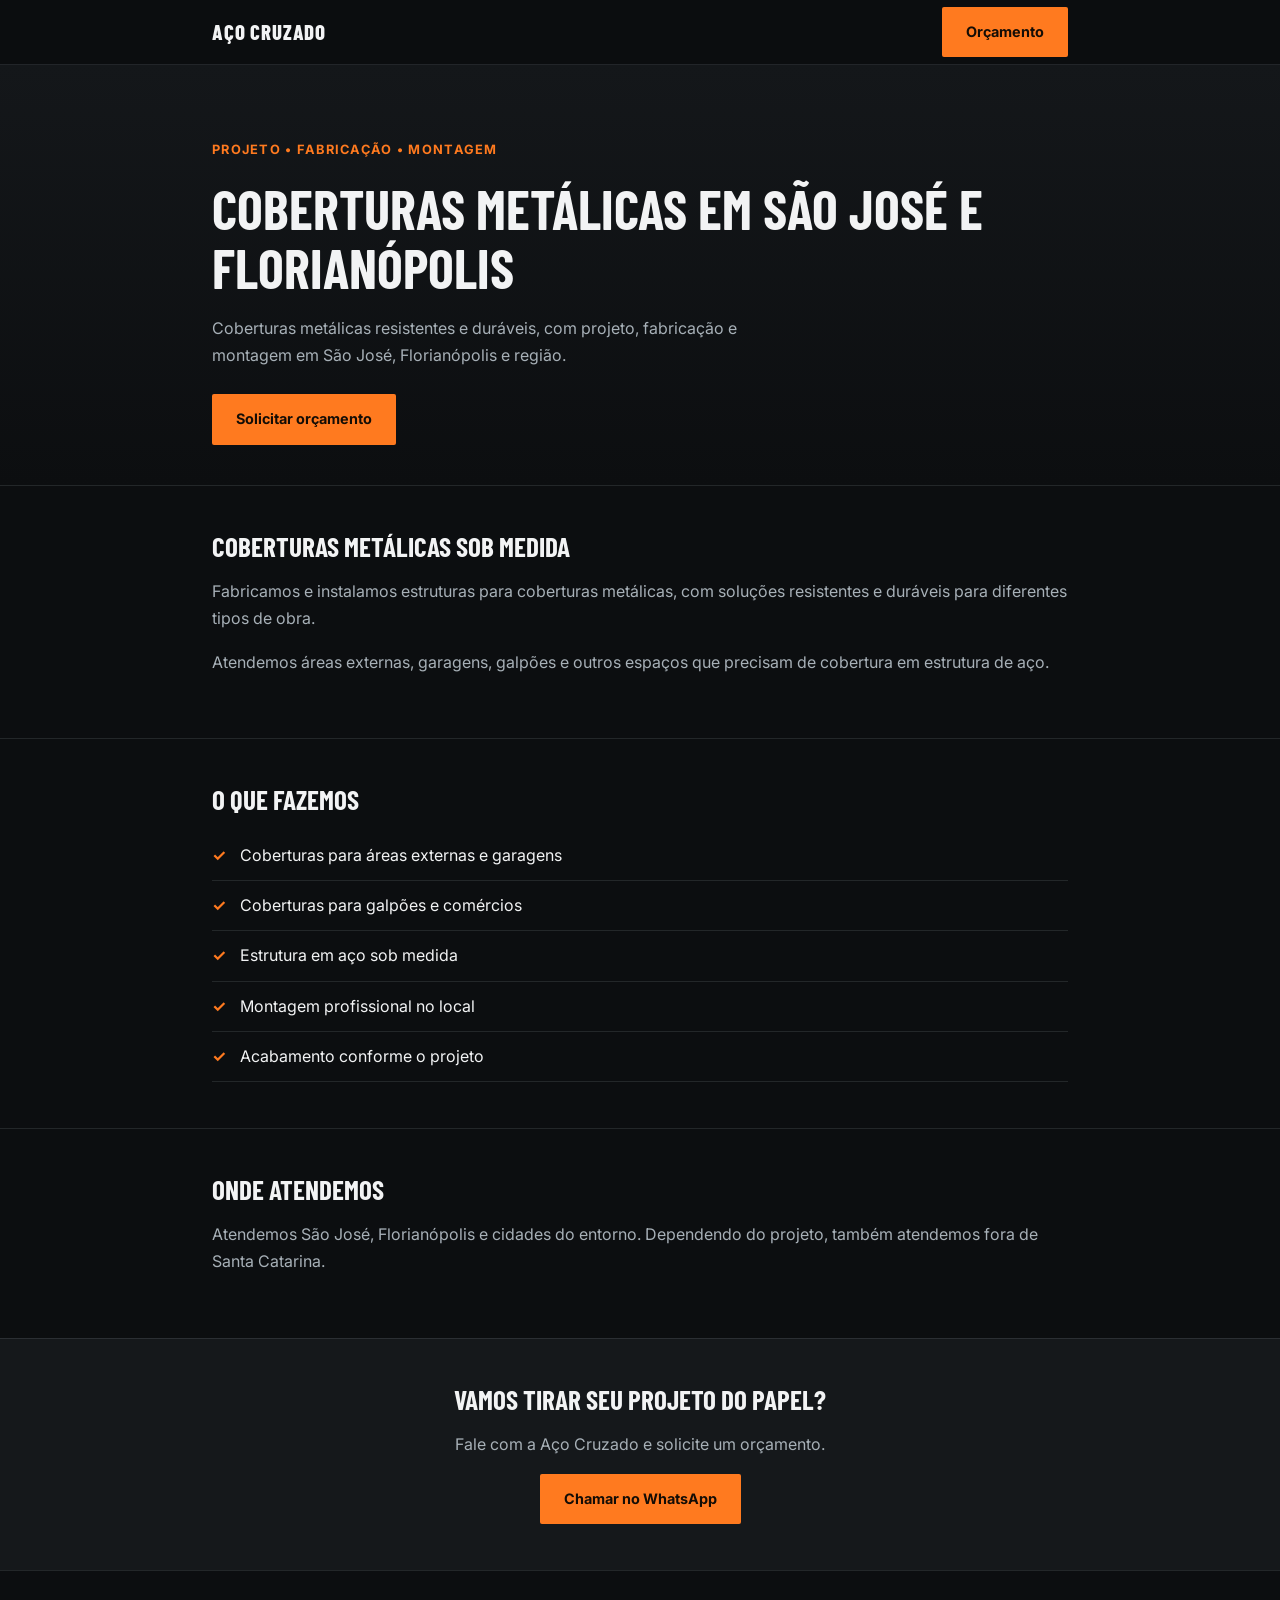
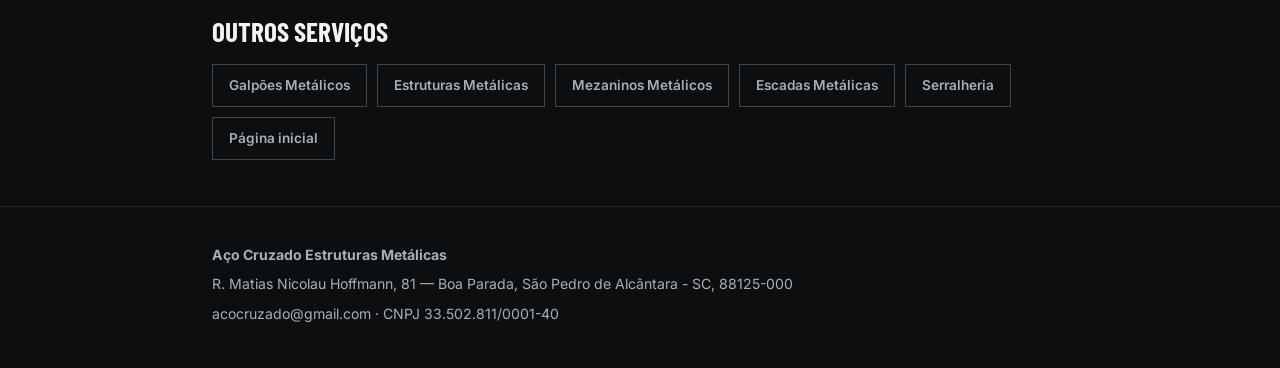
==== coberturas-metalicas.html @ 844f624f "Add files via upload" ====
<!DOCTYPE html>
<html lang="pt-BR"><head><meta charset="UTF-8"><meta name="viewport" content="width=device-width,initial-scale=1,viewport-fit=cover">
<title>Coberturas Metálicas em São José e Florianópolis | Aço Cruzado</title>
<meta name="description" content="Coberturas metálicas resistentes e duráveis, com projeto, fabricação e montagem em São José, Florianópolis e região.">
<link rel="canonical" href="https://xn--ao-cruzado-o6a.com.br/coberturas-metalicas.html">
<link href="https://fonts.googleapis.com/css2?family=Barlow+Condensed:wght@700;800&family=Inter:wght@400;600;700&display=swap" rel="stylesheet">
<link rel="stylesheet" href="/estilo.css">
<script type="application/ld+json">{"@context":"https://schema.org","@type":"LocalBusiness","name":"Aço Cruzado Estruturas Metálicas","url":"https://xn--ao-cruzado-o6a.com.br/","telephone":"+5548984642618","address":{"@type":"PostalAddress","streetAddress":"R. Matias Nicolau Hoffmann, 81","addressLocality":"São Pedro de Alcântara","addressRegion":"SC","postalCode":"88125-000","addressCountry":"BR"},"areaServed":["São José","Florianópolis"]}</script>
</head><body>
<header><div class="wrap"><a href="/" class="logo">AÇO CRUZADO</a><a class="btn" data-wa="Olá! Gostaria de solicitar um orçamento de coberturas metálicas." href="#">Orçamento</a></div></header>
<main>
<div class="hero"><div class="wrap"><span class="kicker">PROJETO • FABRICAÇÃO • MONTAGEM</span><h1>Coberturas Metálicas em São José e Florianópolis</h1><p>Coberturas metálicas resistentes e duráveis, com projeto, fabricação e montagem em São José, Florianópolis e região.</p><a class="btn" data-wa="Olá! Gostaria de solicitar um orçamento de coberturas metálicas." href="#">Solicitar orçamento</a></div></div>
<section><div class="wrap"><h2>Coberturas Metálicas sob medida</h2><p>Fabricamos e instalamos estruturas para coberturas metálicas, com soluções resistentes e duráveis para diferentes tipos de obra.</p><p>Atendemos áreas externas, garagens, galpões e outros espaços que precisam de cobertura em estrutura de aço.</p></div></section>
<section><div class="wrap"><h2>O que fazemos</h2><ul><li>Coberturas para áreas externas e garagens</li><li>Coberturas para galpões e comércios</li><li>Estrutura em aço sob medida</li><li>Montagem profissional no local</li><li>Acabamento conforme o projeto</li></ul></div></section>
<section><div class="wrap"><h2>Onde atendemos</h2><p>Atendemos São José, Florianópolis e cidades do entorno. Dependendo do projeto, também atendemos fora de Santa Catarina.</p></div></section>
<section class="cta"><div class="wrap"><h2>Vamos tirar seu projeto do papel?</h2><p>Fale com a Aço Cruzado e solicite um orçamento.</p><a class="btn" data-wa="Olá! Gostaria de solicitar um orçamento de coberturas metálicas." href="#">Chamar no WhatsApp</a></div></section>
<section><div class="wrap"><h2>Outros serviços</h2><div class="links"><a href="/galpoes-metalicos.html">Galpões Metálicos</a><a href="/estruturas-metalicas.html">Estruturas Metálicas</a><a href="/mezaninos.html">Mezaninos Metálicos</a><a href="/escadas-metalicas.html">Escadas Metálicas</a><a href="/serralheria.html">Serralheria</a><a href="/">Página inicial</a></div></div></section>
</main>
<footer><div class="wrap"><p><strong>Aço Cruzado Estruturas Metálicas</strong></p><p>R. Matias Nicolau Hoffmann, 81 — Boa Parada, São Pedro de Alcântara - SC, 88125-000</p><p>acocruzado@gmail.com · CNPJ 33.502.811/0001-40</p></div></footer>
<script>document.querySelectorAll("[data-wa]").forEach(function(a){a.href="https://wa.me/5548984642618?text="+encodeURIComponent(a.dataset.wa)});</script>
</body></html>
---- estilo.css ----
:root{--bg:#0c0e10;--bg2:#15181b;--steel:#9aa5ad;--spark:#ff7a1f;--text:#f2f3f4;--dim:#a7b0b7;--line:rgba(154,165,173,.16);box-sizing:border-box;padding-top:env(safe-area-inset-top,0px);padding-bottom:env(safe-area-inset-bottom,0px)}
*{box-sizing:inherit;margin:0;padding:0}
body{background:var(--bg);color:var(--text);font-family:Inter,system-ui,sans-serif;line-height:1.7}
h1,h2{font-family:'Barlow Condensed',Impact,sans-serif;line-height:1.1;text-transform:uppercase}
a{color:inherit;text-decoration:none}
.wrap{max-width:900px;margin:0 auto;padding:0 22px}
header{position:sticky;top:0;z-index:5;background:rgba(12,14,16,.92);border-bottom:1px solid var(--line)}
header .wrap{display:flex;align-items:center;justify-content:space-between;height:64px}
.logo{font-family:'Barlow Condensed',Impact,sans-serif;font-weight:800;font-size:1.3rem;letter-spacing:.04em}
.btn{display:inline-block;background:var(--spark);color:#140d06;font-weight:700;padding:13px 24px;border-radius:2px;font-size:.9rem}
.btn:hover{background:#ff8f42}
.hero{padding:70px 0 40px;background:linear-gradient(180deg,#14171a,var(--bg))}
.kicker{color:var(--spark);font-weight:700;font-size:.8rem;letter-spacing:.1em}
h1{font-size:clamp(2.1rem,7vw,3.4rem);margin:.3em 0}
.hero p{color:var(--dim);max-width:60ch;margin-bottom:1.6em}
section{padding:46px 0;border-top:1px solid var(--line)}
h2{font-size:1.7rem;margin-bottom:.6em}
section p{color:var(--dim);margin-bottom:1em}
ul{list-style:none}
li{padding:11px 0 11px 28px;border-bottom:1px solid var(--line);position:relative;color:var(--text)}
li::before{content:"✓";position:absolute;left:0;color:var(--spark);font-weight:700}
.links{display:flex;flex-wrap:wrap;gap:10px;margin-top:1em}
.links a{border:1px solid #3d454c;padding:9px 16px;font-size:.85rem;font-weight:600;color:var(--dim)}
.links a:hover{border-color:var(--spark);color:var(--text)}
.cta{text-align:center;background:var(--bg2)}
footer{padding:36px 0;color:var(--dim);font-size:.88rem;border-top:1px solid var(--line)}
footer p{margin-bottom:.4em}
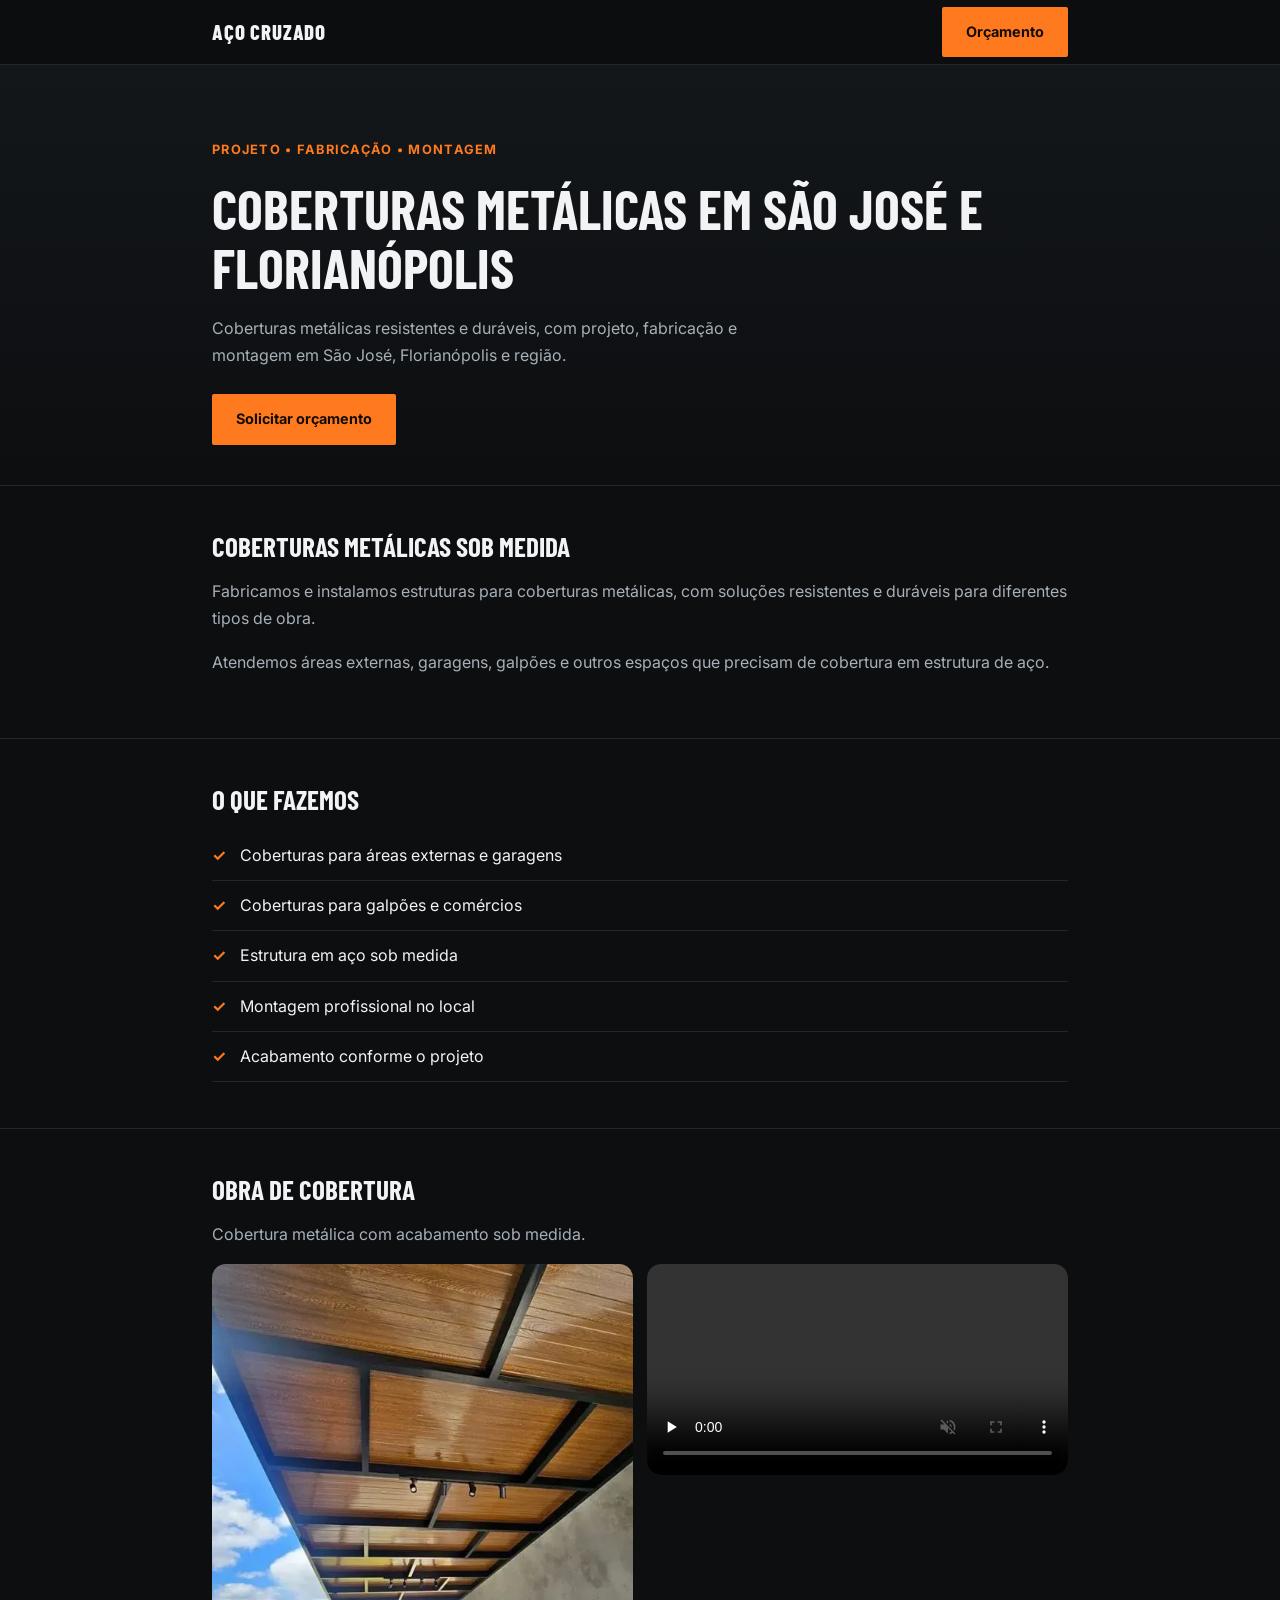
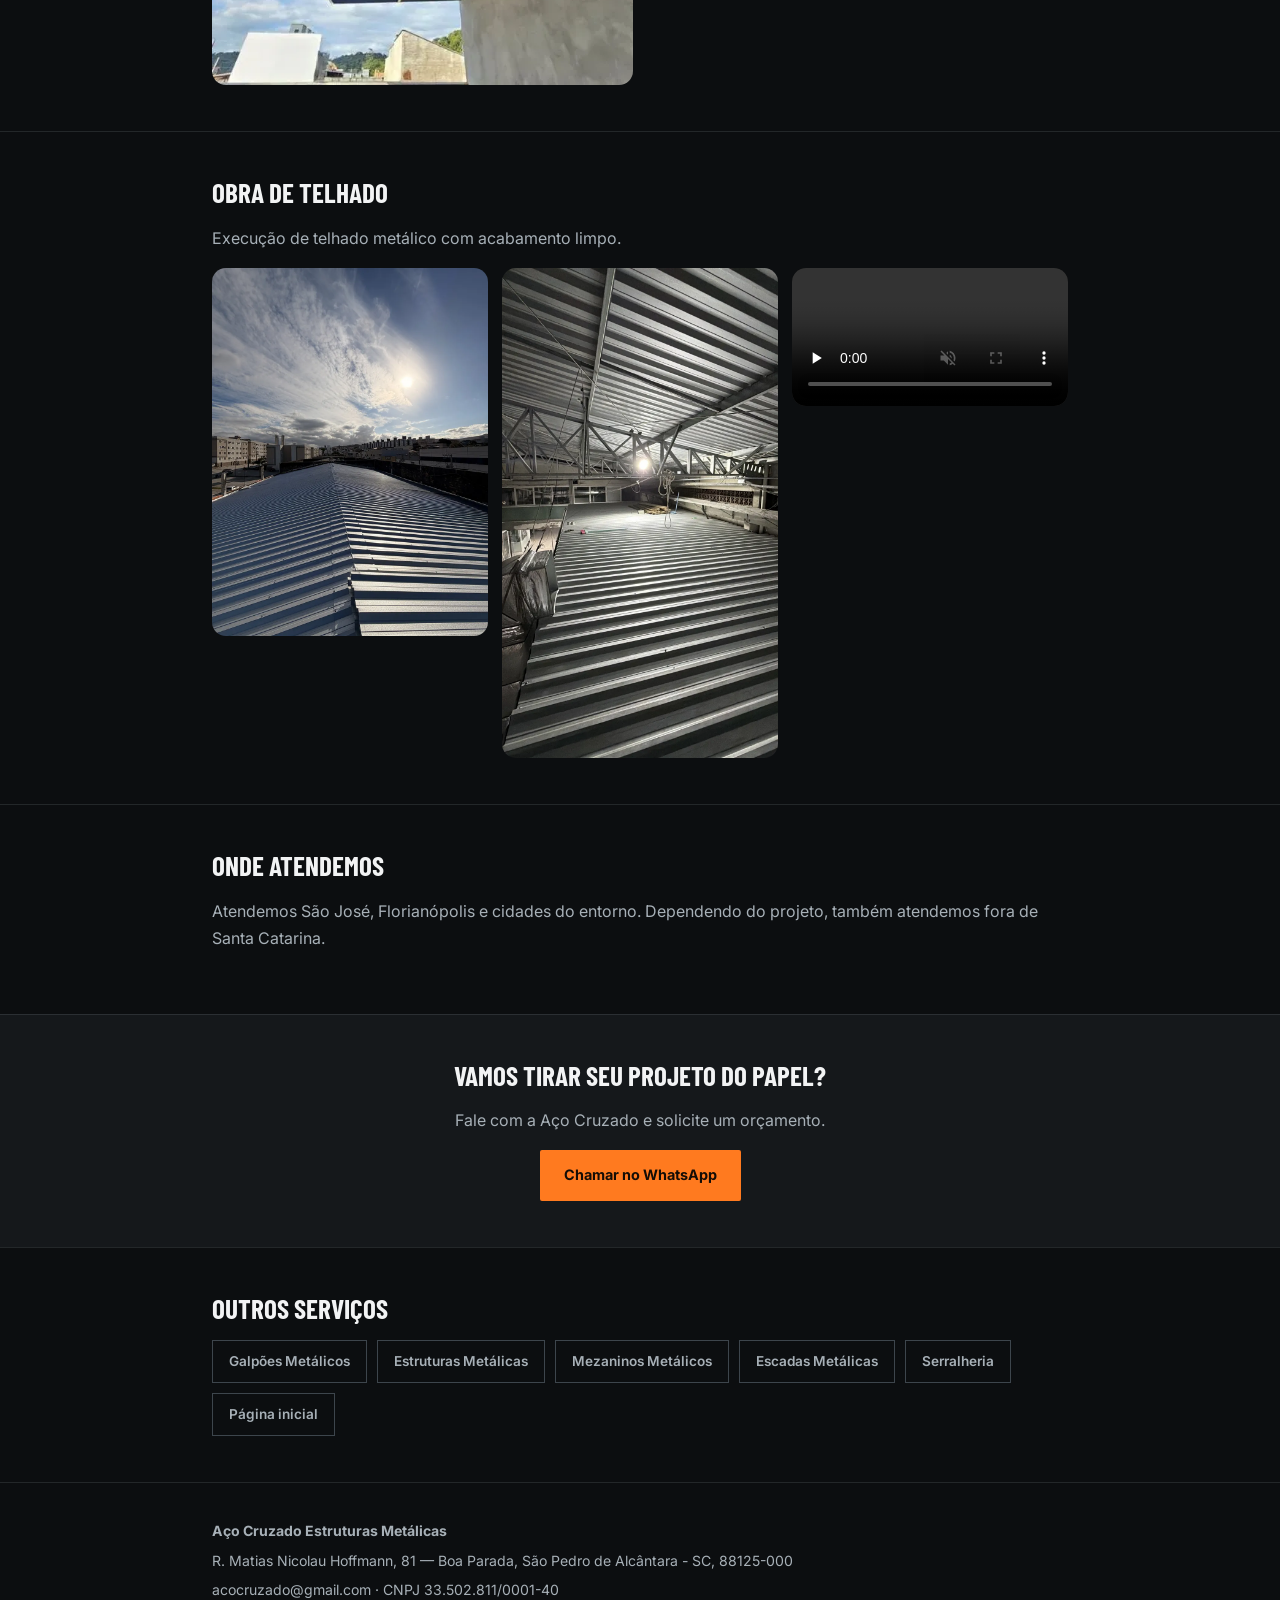
==== commit fef5c223: "Update coberturas-metalicas.html" ====
--- a/coberturas-metalicas.html
+++ b/coberturas-metalicas.html
@@ -5,6 +5,10 @@
 <link rel="canonical" href="https://xn--ao-cruzado-o6a.com.br/coberturas-metalicas.html">
 <link href="https://fonts.googleapis.com/css2?family=Barlow+Condensed:wght@700;800&family=Inter:wght@400;600;700&display=swap" rel="stylesheet">
 <link rel="stylesheet" href="/estilo.css">
+<style>
+.galeria{display:grid;gap:14px;grid-template-columns:repeat(auto-fit,minmax(260px,1fr));margin-top:16px}
+.galeria img,.galeria video{width:100%;display:block;border-radius:14px;background:#000}
+</style>
 <script type="application/ld+json">{"@context":"https://schema.org","@type":"LocalBusiness","name":"Aço Cruzado Estruturas Metálicas","url":"https://xn--ao-cruzado-o6a.com.br/","telephone":"+5548984642618","address":{"@type":"PostalAddress","streetAddress":"R. Matias Nicolau Hoffmann, 81","addressLocality":"São Pedro de Alcântara","addressRegion":"SC","postalCode":"88125-000","addressCountry":"BR"},"areaServed":["São José","Florianópolis"]}</script>
 </head><body>
 <header><div class="wrap"><a href="/" class="logo">AÇO CRUZADO</a><a class="btn" data-wa="Olá! Gostaria de solicitar um orçamento de coberturas metálicas." href="#">Orçamento</a></div></header>
@@ -12,10 +16,21 @@
 <div class="hero"><div class="wrap"><span class="kicker">PROJETO • FABRICAÇÃO • MONTAGEM</span><h1>Coberturas Metálicas em São José e Florianópolis</h1><p>Coberturas metálicas resistentes e duráveis, com projeto, fabricação e montagem em São José, Florianópolis e região.</p><a class="btn" data-wa="Olá! Gostaria de solicitar um orçamento de coberturas metálicas." href="#">Solicitar orçamento</a></div></div>
 <section><div class="wrap"><h2>Coberturas Metálicas sob medida</h2><p>Fabricamos e instalamos estruturas para coberturas metálicas, com soluções resistentes e duráveis para diferentes tipos de obra.</p><p>Atendemos áreas externas, garagens, galpões e outros espaços que precisam de cobertura em estrutura de aço.</p></div></section>
 <section><div class="wrap"><h2>O que fazemos</h2><ul><li>Coberturas para áreas externas e garagens</li><li>Coberturas para galpões e comércios</li><li>Estrutura em aço sob medida</li><li>Montagem profissional no local</li><li>Acabamento conforme o projeto</li></ul></div></section>
+<section><div class="wrap"><h2>Obra de cobertura</h2><p>Cobertura metálica com acabamento sob medida.</p>
+<div class="galeria">
+<img loading="lazy" src="obra-cobertura.webp" alt="Cobertura metálica com forro em tom de madeira e spots">
+<video controls muted playsinline preload="none" src="obra-cobertura.mp4#t=0.1"></video>
+</div></div></section>
+<section><div class="wrap"><h2>Obra de telhado</h2><p>Execução de telhado metálico com acabamento limpo.</p>
+<div class="galeria">
+<img loading="lazy" src="obra-telhado-1.webp" alt="Telhado metálico de duas águas">
+<img loading="lazy" src="obra-telhado-2.webp" alt="Estrutura com piso metálico sob o telhado">
+<video controls muted playsinline preload="none" src="obra-telhado.mp4#t=0.1"></video>
+</div></div></section>
 <section><div class="wrap"><h2>Onde atendemos</h2><p>Atendemos São José, Florianópolis e cidades do entorno. Dependendo do projeto, também atendemos fora de Santa Catarina.</p></div></section>
 <section class="cta"><div class="wrap"><h2>Vamos tirar seu projeto do papel?</h2><p>Fale com a Aço Cruzado e solicite um orçamento.</p><a class="btn" data-wa="Olá! Gostaria de solicitar um orçamento de coberturas metálicas." href="#">Chamar no WhatsApp</a></div></section>
 <section><div class="wrap"><h2>Outros serviços</h2><div class="links"><a href="/galpoes-metalicos.html">Galpões Metálicos</a><a href="/estruturas-metalicas.html">Estruturas Metálicas</a><a href="/mezaninos.html">Mezaninos Metálicos</a><a href="/escadas-metalicas.html">Escadas Metálicas</a><a href="/serralheria.html">Serralheria</a><a href="/">Página inicial</a></div></div></section>
 </main>
 <footer><div class="wrap"><p><strong>Aço Cruzado Estruturas Metálicas</strong></p><p>R. Matias Nicolau Hoffmann, 81 — Boa Parada, São Pedro de Alcântara - SC, 88125-000</p><p>acocruzado@gmail.com · CNPJ 33.502.811/0001-40</p></div></footer>
 <script>document.querySelectorAll("[data-wa]").forEach(function(a){a.href="https://wa.me/5548984642618?text="+encodeURIComponent(a.dataset.wa)});</script>
-</body></html>+</body></html>
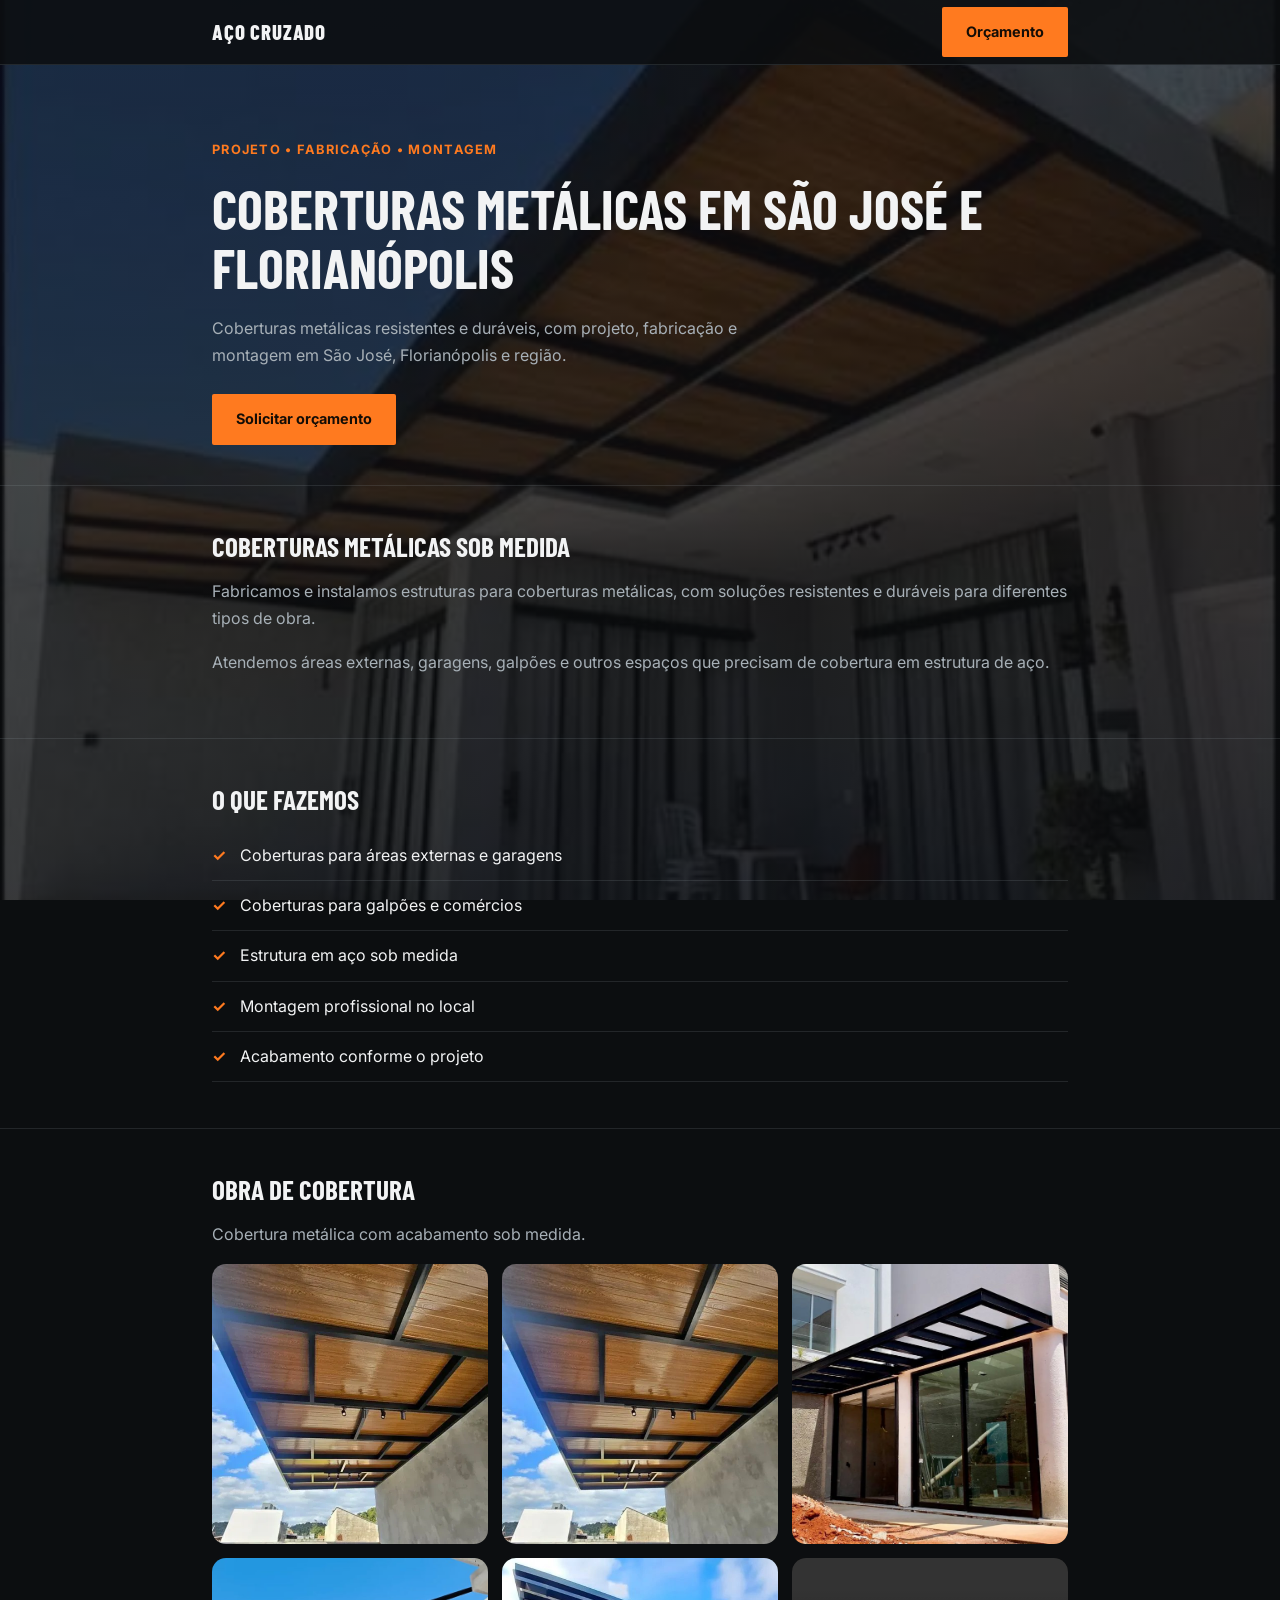
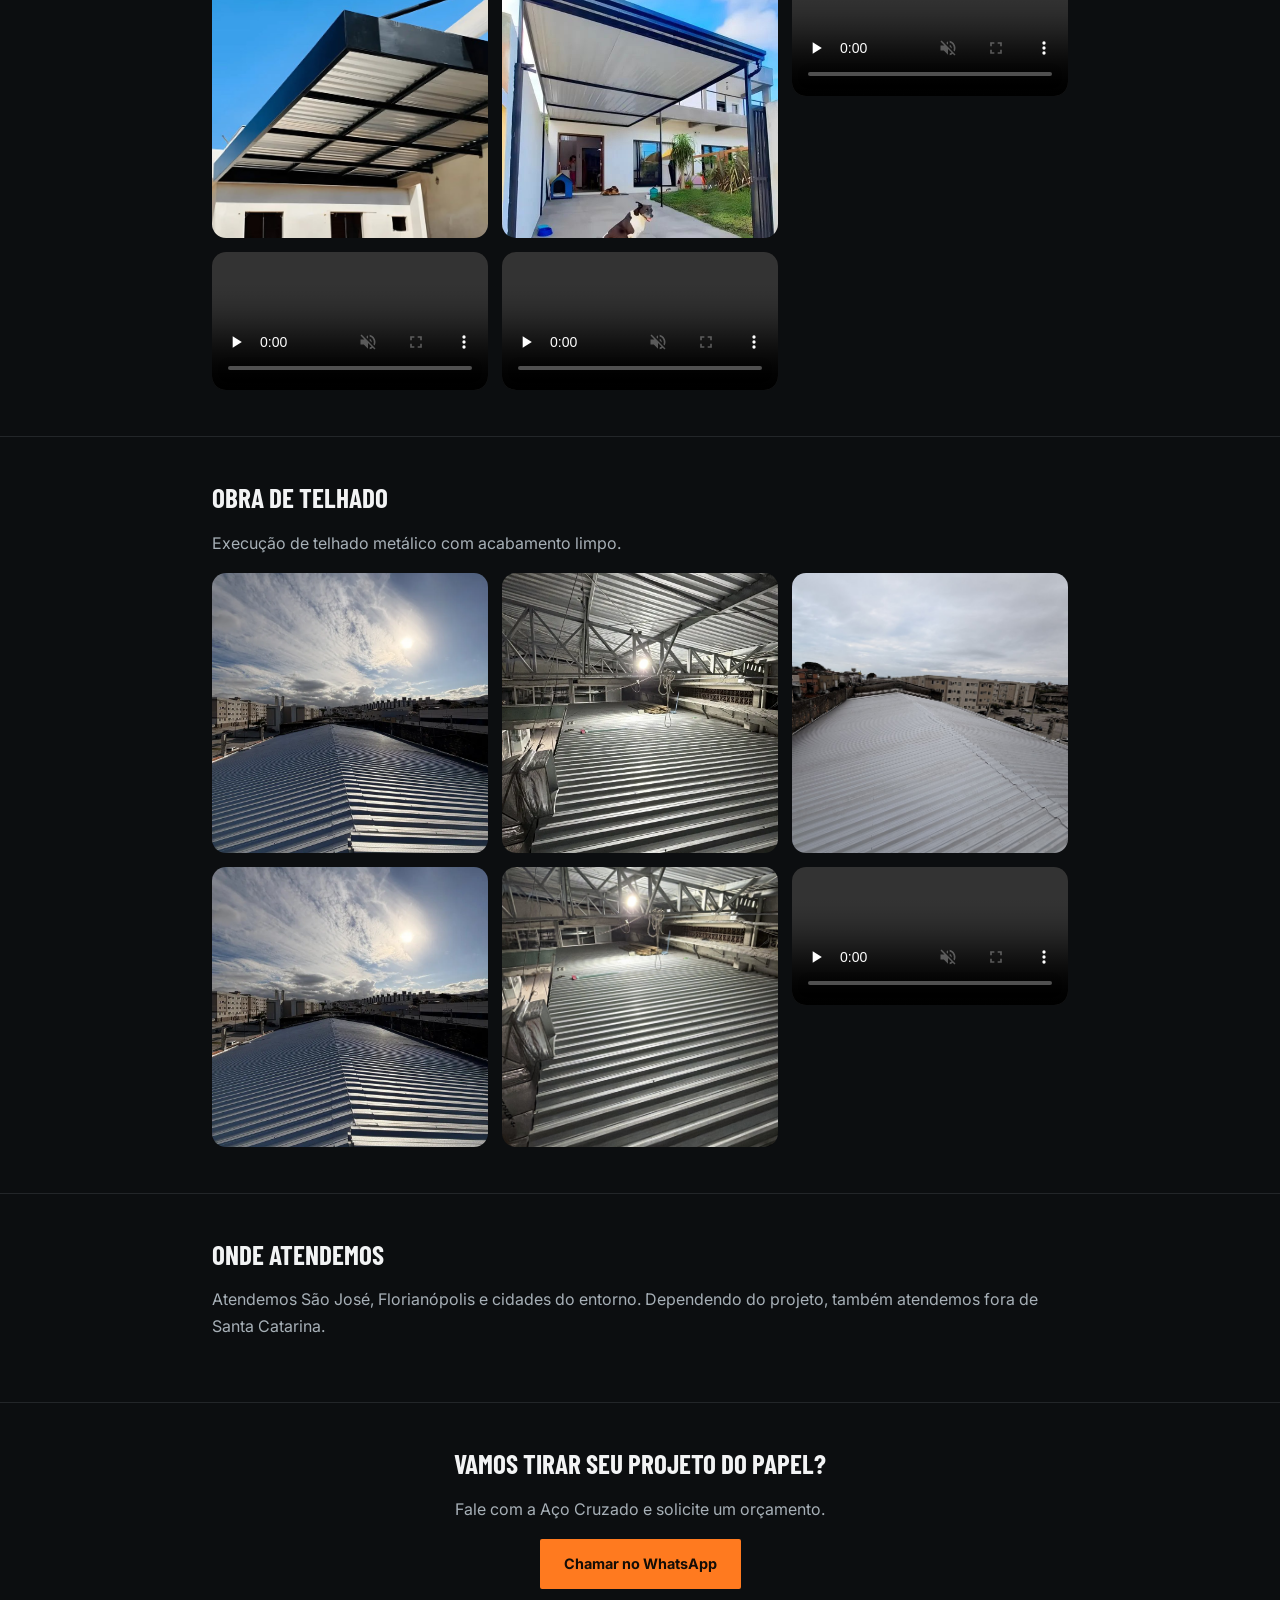
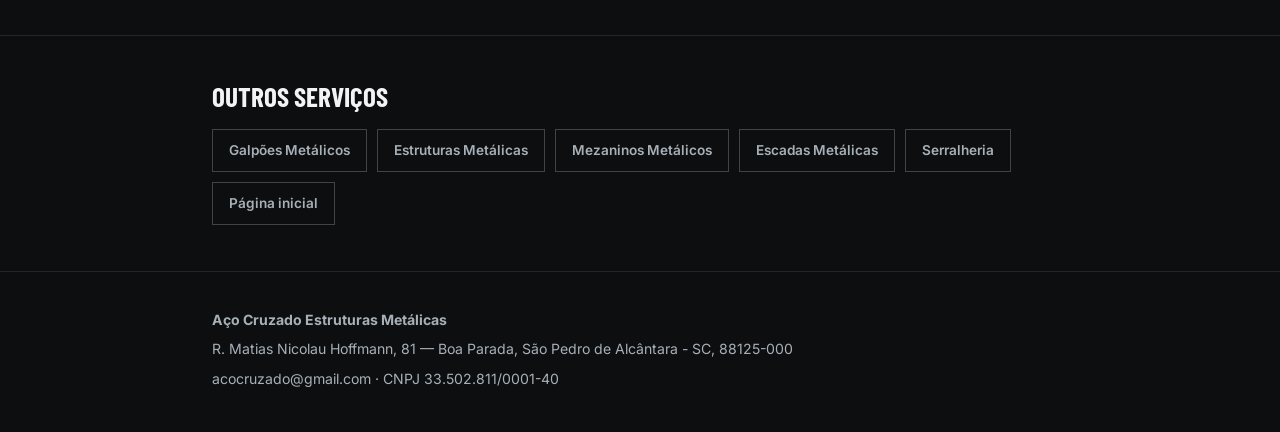
==== commit ca5999bf: "Update coberturas-metalicas.html" ====
--- a/coberturas-metalicas.html
+++ b/coberturas-metalicas.html
@@ -8,6 +8,13 @@
 <style>
 .galeria{display:grid;gap:14px;grid-template-columns:repeat(auto-fit,minmax(260px,1fr));margin-top:16px}
 .galeria img,.galeria video{width:100%;display:block;border-radius:14px;background:#000}
+.galeria img{height:280px;object-fit:cover}
+.galeria video{height:auto;max-height:420px;object-fit:contain}
+  body{background:#0c0e10}
+body::before{content:"";position:fixed;inset:0;z-index:-1;background:linear-gradient(rgba(12,14,16,.72),rgba(12,14,16,.82)),url("/cobertura-fundo.jpg") center/cover no-repeat}
+.hero,section,footer{background:transparent!important}
+header{background:rgba(12,14,16,.88)!important}
+
 </style>
 <script type="application/ld+json">{"@context":"https://schema.org","@type":"LocalBusiness","name":"Aço Cruzado Estruturas Metálicas","url":"https://xn--ao-cruzado-o6a.com.br/","telephone":"+5548984642618","address":{"@type":"PostalAddress","streetAddress":"R. Matias Nicolau Hoffmann, 81","addressLocality":"São Pedro de Alcântara","addressRegion":"SC","postalCode":"88125-000","addressCountry":"BR"},"areaServed":["São José","Florianópolis"]}</script>
 </head><body>
@@ -19,12 +26,21 @@
 <section><div class="wrap"><h2>Obra de cobertura</h2><p>Cobertura metálica com acabamento sob medida.</p>
 <div class="galeria">
 <img loading="lazy" src="obra-cobertura.webp" alt="Cobertura metálica com forro em tom de madeira e spots">
+<img loading="lazy" src="/cobertura-forro-madeira.jpg" alt="Cobertura metálica com forro em tom de madeira e trilho de spots">
+<img loading="lazy" src="/cobertura-vidro-estrutura-preta.jpg" alt="Cobertura em estrutura metálica preta sobre entrada com portas de vidro">
+<img loading="lazy" src="/cobertura-balanco-telha.jpg" alt="Cobertura metálica em balanço com telhas e estrutura preta">
+<img loading="lazy" src="/cobertura-garagem.jpg" alt="Cobertura metálica de garagem em estrutura de aço">
 <video controls muted playsinline preload="none" src="obra-cobertura.mp4#t=0.1"></video>
+<video controls muted playsinline preload="none" src="/cobertura-obra-video-1.mp4#t=0.1"></video>
+<video controls muted playsinline preload="none" src="/cobertura-obra-video-2.mp4#t=0.1"></video>
 </div></div></section>
 <section><div class="wrap"><h2>Obra de telhado</h2><p>Execução de telhado metálico com acabamento limpo.</p>
 <div class="galeria">
 <img loading="lazy" src="obra-telhado-1.webp" alt="Telhado metálico de duas águas">
 <img loading="lazy" src="obra-telhado-2.webp" alt="Estrutura com piso metálico sob o telhado">
+<img loading="lazy" src="/telhado-metalico-galpao.jpg" alt="Telhado metálico de galpão visto de cima, com telhas e cumeeira">
+<img loading="lazy" src="/telhado-metalico-ceu.jpg" alt="Telhado metálico com telhas trapezoidais e céu ao fundo">
+<img loading="lazy" src="/telhado-metalico-interno.jpg" alt="Telhas metálicas instaladas vistas por dentro do galpão">
 <video controls muted playsinline preload="none" src="obra-telhado.mp4#t=0.1"></video>
 </div></div></section>
 <section><div class="wrap"><h2>Onde atendemos</h2><p>Atendemos São José, Florianópolis e cidades do entorno. Dependendo do projeto, também atendemos fora de Santa Catarina.</p></div></section>
